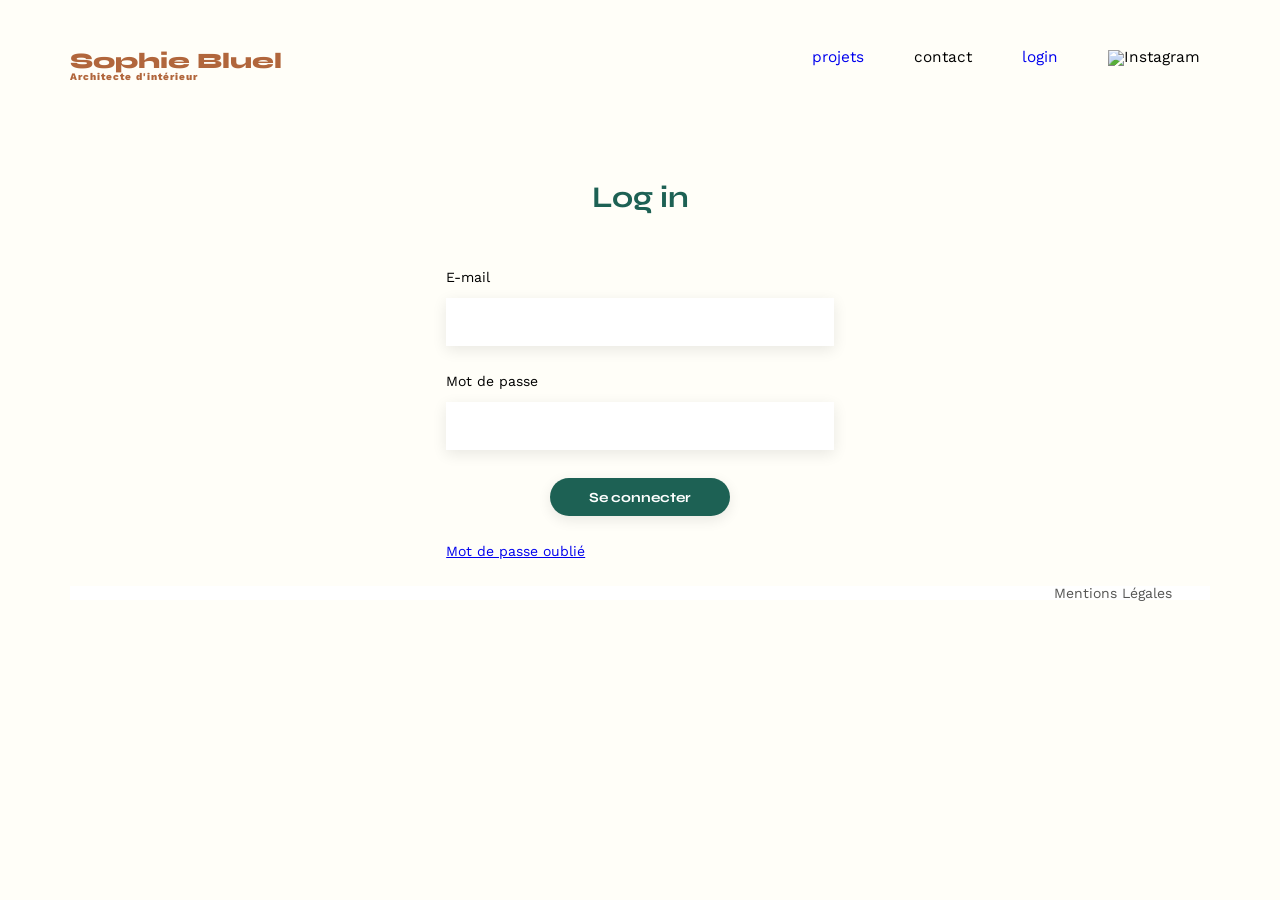
==== FrontEnd/login.html @ a1c13cc7 "login" ====
<!DOCTYPE html>
<html lang="fr">
<head>
	<meta charset="UTF-8">
	<title>Sophie Bluel - Architecte d'intérieur</title>
	<meta name="viewport" content="width=device-width, initial-scale=1.0">
	<link rel="preconnect" href="https://fonts.googleapis.com">
	<link rel="preconnect" href="https://fonts.gstatic.com" crossorigin>
	<link href="https://fonts.googleapis.com/css2?family=Syne:wght@700;800&family=Work+Sans&display=swap" rel="stylesheet">
	<meta name="description" content="">
	<link rel="stylesheet" href="./assets/style.css">
	<script src="./js/login.js" defer></script>
</head>
<body>
<header>
	<h1>Sophie Bluel <span>Architecte d'intérieur</span></h1>
	<nav>
		<ul>
			<li><a href="index.html">projets</a></li>
			<li>contact</li>
			<li><a href="login.html">login</a></li>
			<li><img src="./assets/icons/instagram.png" alt="Instagram" id="icone-instagram"></li>
		</ul>
	</nav>
</header>
<main>
	
	
	<section id="login">
		<h2>Log in</h2>
		<form id="login-form" method="post">
            <label for="email">E-mail</label>
			<input type="text" name="email" id="login-email">

			<label for="password">Mot de passe</label>
			<input type="password" name="password" id="login-password">

			<input type="submit" value="Se connecter">
		</form>
        <a href="#">Mot de passe oublié</a>
	</section>
</main>

<footer>
	<nav>
		<ul>
			<li>Mentions Légales</li>
		</ul>
	</nav>
</footer>
</body>
</html>
---- FrontEnd/assets/style.css ----
/* http://meyerweb.com/eric/tools/css/reset/
   v2.0 | 20110126
   License: none (public domain)
*/

html, body, div, span, applet, object, iframe,
h1, h2, h3, h4, h5, h6, p, blockquote, pre,
a, abbr, acronym, address, big, cite, code,
del, dfn, em, img, ins, kbd, q, s, samp,
small, strike, strong, sub, sup, tt, var,
b, u, i, center,
dl, dt, dd, ol, ul, li,
fieldset, form, label, legend,
table, caption, tbody, tfoot, thead, tr, th, td,
article, aside, canvas, details, embed,
figure, figcaption, footer, header, hgroup,
menu, nav, output, ruby, section, summary,
time, mark, audio, video {
	margin: 0;
	padding: 0;
	border: 0;
	font-size: 100%;
	font: inherit;
	vertical-align: baseline;
}
/* HTML5 display-role reset for older browsers */
article, aside, details, figcaption, figure,
footer, header, hgroup, menu, nav, section {
	display: block;
}
body {
	line-height: 1;
	background-color: #fffef8;
}
ol, ul {
	list-style: none;
}
blockquote, q {
	quotes: none;
}
blockquote:before, blockquote:after,
q:before, q:after {
	content: '';
	content: none;
}
table {
	border-collapse: collapse;
	border-spacing: 0;
}
/** end reset css**/
body {
	max-width: 1140px;
	margin:auto;
	font-family: 'Work Sans' ;
	font-size: 14px;
}
header {
	display: flex;
	justify-content: space-between;
	margin: 50px 0

}

main{
	width:85%;
	margin: auto;
}

section {
	margin: 50px 0
}

h1{
	display: flex;
	flex-direction: column;
	font-family: 'Syne';
	font-size: 22px;
	font-weight: 800;
	color: #B1663C
}

h1 > span {
	font-family: 'Work Sans';
	font-size:10px;
	letter-spacing: 0.1em;
;
}

h2{
	font-family: 'Syne';
	font-weight: 700;
	font-size: 30px;
	color: #1D6154;
}
nav ul {
	display: flex;
	align-items: center;
	gap:30px;
	list-style-type: none;

}
nav li {
	padding: 0 10px;
	font-size: 1.1em;
}

nav a{
	text-decoration: none;
}

a:visited{
	color:#000000;
}

#icone-instagram{
	width:20px;
	height: auto;
}

li:hover {
	color: #B1663C;
}
#introduction {
	display: flex;
	align-items: center;
	gap:8%;
	margin-bottom: 10em;
	margin-top: 10em;
}
#introduction figure {
	flex: 1
}
#introduction img {
	display: block;
	width: 100%;
}

#introduction article {
	flex: 1;
	justify-content: center;
	align-items: center;
}
#introduction h2 {
	margin-bottom: 1.1em;
}

#introduction p {
	margin-bottom: 0.5em;
	color:#555554;
	width:100%;
	line-height: 1.3;
}
#portfolio h2 {
	text-align: center;
	margin-bottom: 1.8em;
}

#filters{
	display: flex;
	justify-content: center;
	gap:15px;
}
.filter-btn,
.filter-btnAll{
background-color: #ffffff;
padding:8px 10px 8px 10px;
min-width: 100px;
margin-bottom: 3em;
color:#1D6154;
border: solid 1px #1D6154;
font-family: 'Syne';
font-weight: 700;
font-size: 16px;
border-radius: 30px;
}

.gallery figcaption{
	color:#555554;
}

.filter-btn:hover,
.filter-btnAll:hover{
	background-color: #1D6154;
	color:#ffffff;
	}

.gallery {
	width: 100%;
	display: grid;
	grid-template-columns: 1fr 1fr 1fr;
	grid-column-gap: 20px;
	grid-row-gap: 20px;
}

.gallery img {
	width: 100%;

}
#contact {
	width: 40%;
	margin: auto;
}
#contact p,
#login p{
	color:#555554;
	font-size: 16px;
}
#contact,
#login > * {
	text-align: center;

}
#contact h2,
#login h2{
	margin-top: 2em;
	margin-bottom: 20px;
}
#contact form,
#login form {
	text-align: left;
	margin-top:30px;
	display: flex;
	flex-direction: column;
}

#contact input,
#login input {
	height: 46px;
	font-size: 1em;
	border: none;
	box-shadow: 0px 4px 14px rgba(0, 0, 0, 0.09);
}
#contact label,
#login label {
	margin: 2em 0 1em 0;
}
#contact textarea {
	border: none;
	box-shadow: 0px 4px 14px rgba(0, 0, 0, 0.09);
}

#contact input[type="submit"],
#login input[type="submit"] {
	font-family: 'Syne';
	font-weight: 700;
	color: white;
	background-color: #1D6154;
	margin : 2em auto ;
	width: 180px;
	text-align: center;
	border-radius: 60px ;
	height:38px;
}

#login {
	width: 40%;
	margin: auto;
	margin-top: 100px;
}

#login a{
}

footer{
	width:100%;
	background-color: #ffffff;
}
footer nav ul {
	display: flex;
	justify-content: flex-end;
	margin: 2em
}

footer nav li{
	color:#555554;
	font-size: 1em;
}
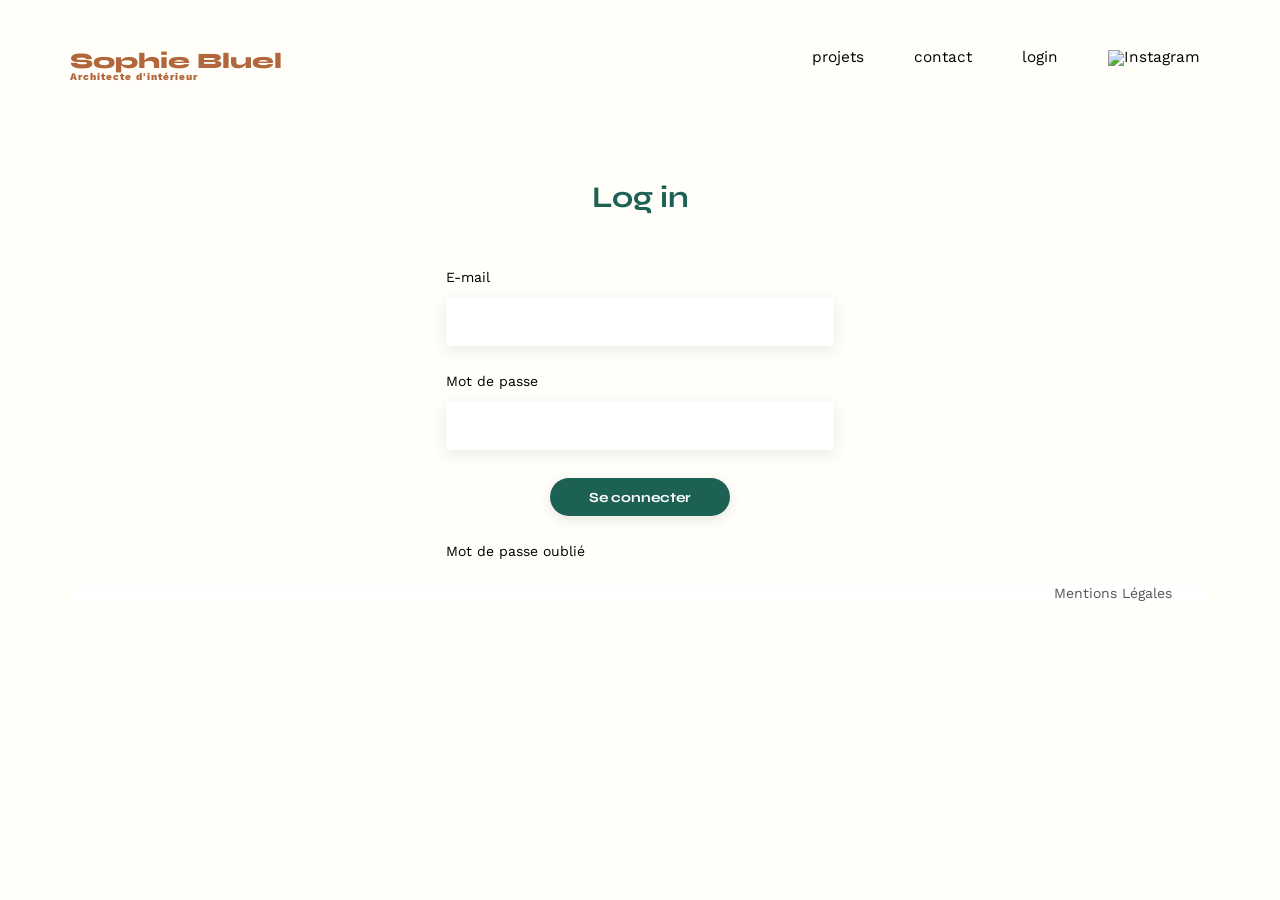
==== commit 4a650456: "optimisation-code" ====
--- a/FrontEnd/login.html
+++ b/FrontEnd/login.html
@@ -29,10 +29,10 @@
 	<section id="login">
 		<h2>Log in</h2>
 		<form id="login-form" method="post">
-            <label for="email">E-mail</label>
+            <label for="login-email">E-mail</label>
 			<input type="text" name="email" id="login-email">
 
-			<label for="password">Mot de passe</label>
+			<label for="login-password">Mot de passe</label>
 			<input type="password" name="password" id="login-password">
 
 			<input type="submit" value="Se connecter">
--- a/FrontEnd/assets/style.css
+++ b/FrontEnd/assets/style.css
@@ -92,6 +92,11 @@
 	font-size: 30px;
 	color: #1D6154;
 }
+
+h3{
+font-size: 26px;	
+}
+
 nav ul {
 	display: flex;
 	align-items: center;
@@ -106,6 +111,12 @@
 
 nav a{
 	text-decoration: none;
+	color:black;
+}
+
+a {
+	color:black;
+	text-decoration: none;
 }
 
 a:visited{
@@ -120,6 +131,30 @@
 li:hover {
 	color: #B1663C;
 }
+
+/**Affichage mode édition**/
+
+.mode-edition .bandeau-edit{
+	background-color: #000000;
+	text-align: center;
+	padding-top:17px;
+    height: 40px;
+	color:#ffffff;
+}
+
+.mode-edition .travaux-edit{
+	display: inline-block;
+	margin-left: 20px;
+}
+
+.mode-edition #portfolio h2{
+	display: inline-block;
+}
+
+.mode-edition #portfolio {
+	text-align: center;
+}
+
 #introduction {
 	display: flex;
 	align-items: center;
@@ -153,6 +188,18 @@
 #portfolio h2 {
 	text-align: center;
 	margin-bottom: 1.8em;
+}
+
+.gallery {
+	width: 100%;
+	display: grid;
+	grid-template-columns: 1fr 1fr 1fr;
+	grid-column-gap: 20px;
+	grid-row-gap: 20px;
+}
+
+.gallery img {
+	width: 100%;
 }
 
 #filters{
@@ -184,18 +231,270 @@
 	color:#ffffff;
 	}
 
-.gallery {
-	width: 100%;
-	display: grid;
-	grid-template-columns: 1fr 1fr 1fr;
-	grid-column-gap: 20px;
-	grid-row-gap: 20px;
-}
-
-.gallery img {
-	width: 100%;
-
-}
+/**Modale**/
+
+.overlay-modal{
+	position:fixed;
+	top:0;
+	left:0;
+	width:100%;
+	height:100%;
+	background-color: #000000;
+	opacity: 0.33;
+  }
+
+.modal{
+	position: fixed;
+	top: 10%;
+	left:0;
+	width:100%;
+	height:100%;
+	display: none;
+  }
+
+.modal-wrapper {
+	position:absolute;
+	transform: translate(-50%, -50%);
+	display: flex;
+	flex-direction: column;
+	background: white;
+	padding: 30px;
+	height: 65%;
+	width:590px;
+	top:40%;
+	left:50%;
+	border-radius: 10px;
+  }
+
+.modal-gallery{
+    display: flex;
+	margin:auto;
+	width:70%;
+	height:100%;
+	flex-wrap: wrap;
+	column-gap:12px;
+	row-gap: 10px;
+	padding:5px;
+	padding-bottom: 50px;
+	border-bottom: solid 1px #b3b2ae;
+	overflow-y: auto;
+}
+
+.add-work-btn{
+    display: block;
+	align-self: center;
+	margin-top: 30px;
+	margin-bottom: 20px;
+	background-color: #1D6154;
+	padding:11px 50px 11px 50px;
+	color:#ffffff;
+	border:none;
+	font-family: 'Syne';
+	font-weight: 700;
+	font-size: 14px;
+	border-radius: 30px;
+	cursor: pointer;
+}
+
+.modal-gallery i{
+	display:flex;
+	justify-content: center;
+	align-items: center;
+	width:15px;
+	height:15px;
+	position:absolute;
+	top:5px;
+	right:5px;
+	background-color: black;
+	padding:1px;
+	color:white;
+	font-size:10px;
+	border-radius: 2px;
+	cursor: pointer;
+}
+
+.modal-gallery .remove-work{
+	position:relative;
+}
+
+.modal-gallery img{
+	width:100%;
+	height:100%;
+	object-fit: cover;
+	}
+
+.modal-gallery figure{
+	display:flex;
+	height:100px;
+	flex: 1 1 calc(20% - 10px);
+    max-width: calc(20% - 10px);
+}
+
+.modal-gallery figcaption{
+	display:none;
+}
+	
+
+#add-work-form{
+	display:flex;
+	flex-direction: column;
+	justify-content: flex-start;
+	gap:20px;
+	width:75%;
+	margin:auto;
+	height:90%;
+}
+
+.modal h3{
+	text-align: center;	
+	margin-top:20px;
+	margin-bottom: 40px;
+	}
+
+.js-modal-close{
+	position: absolute;
+	top:10px;
+	right:10px;
+	background-color: transparent;
+	border: none;
+	font-size: 20px;
+	cursor: pointer;
+}
+
+#image-upload{
+	display:none;
+}
+
+#image-preview{
+	width:30%;
+	height:100%;
+	margin:auto;
+	object-fit: cover;
+	display:none;
+}
+
+.upload-container{
+	display: flex;
+	flex-direction: column;
+	justify-content: center;
+	height:200px;
+	gap:5px;
+	background-color: #e8f1f6;
+	border-radius: 3px;
+}
+
+.upload{
+	display: flex;
+	flex-direction: column;
+	align-items: center;
+	gap:5px;
+}
+
+.toast {
+    position: fixed;
+    bottom: 20px;
+    right: 20px;
+    padding: 15px;
+    border-radius: 5px;
+    box-shadow: 0px 4px 8px rgba(0, 0, 0, 0.2);
+    font-size: 16px;
+    z-index: 9999;
+    opacity: 1;
+    transition: opacity 0.3s ease-in-out;
+}
+
+.toast.fade-out {
+    opacity: 0;
+}
+
+.toast.success{
+	background-color: #1d6154;
+    color: white;
+}
+
+.toast.error {
+    background-color: #a44027;
+	color: white;
+}
+
+#file-select-btn{
+	color: #306685;
+	background-color: #c7d2d8;
+	border:none;
+	font-weight: 600;
+	font-size: 12px;
+	border-radius: 30px;
+	cursor: pointer;
+	width:180px;
+	padding:10px;
+	margin: 0 auto;
+}
+
+.upload-container i{
+	font-size: 70px;
+	color:#c7d2d8;
+}
+
+.upload-container p{
+	font-size: 10px;
+	color:#636465;
+}
+
+#add-work-form label{
+	color:#3d3d3d;
+	font-size: 14px;
+}
+
+#add-work-form input,
+#add-work-form select{
+	height: 46px;
+	font-size: 1em;
+	border: none;
+	box-shadow: 0px 4px 14px rgba(0, 0, 0, 0.09);
+	background-color: transparent;
+	color:#444444;
+}
+
+#add-work-form input:focus,
+#add-work-form select:focus {
+	outline: none; 
+}
+
+#select-category option{
+	color:#444444;
+}
+
+#select-category option[value=""] {
+    display: none;
+}
+#submit-btn{
+	align-self: center;
+	margin-bottom: 20px;
+	background-color: #a7a7a7;
+	padding:10px;
+	width: 260px;;
+	color:#ffffff;
+	border:none;
+	font-family: 'Syne';
+	font-weight: 700;
+	font-size: 14px;
+	border-radius: 30px;
+	cursor: not-allowed;
+}
+
+#submit-btn.ready {
+	cursor: pointer;
+	background-color: #1D6154;
+	color:#ffffff;
+  }
+
+.separator {
+	border: none; 
+	border-top: 1px solid #a7a7a7;
+	margin: 30px 0;
+  	margin-bottom: 15px;
+  }
+
 #contact {
 	width: 40%;
 	margin: auto;
@@ -258,9 +557,6 @@
 	margin-top: 100px;
 }
 
-#login a{
-}
-
 footer{
 	width:100%;
 	background-color: #ffffff;
